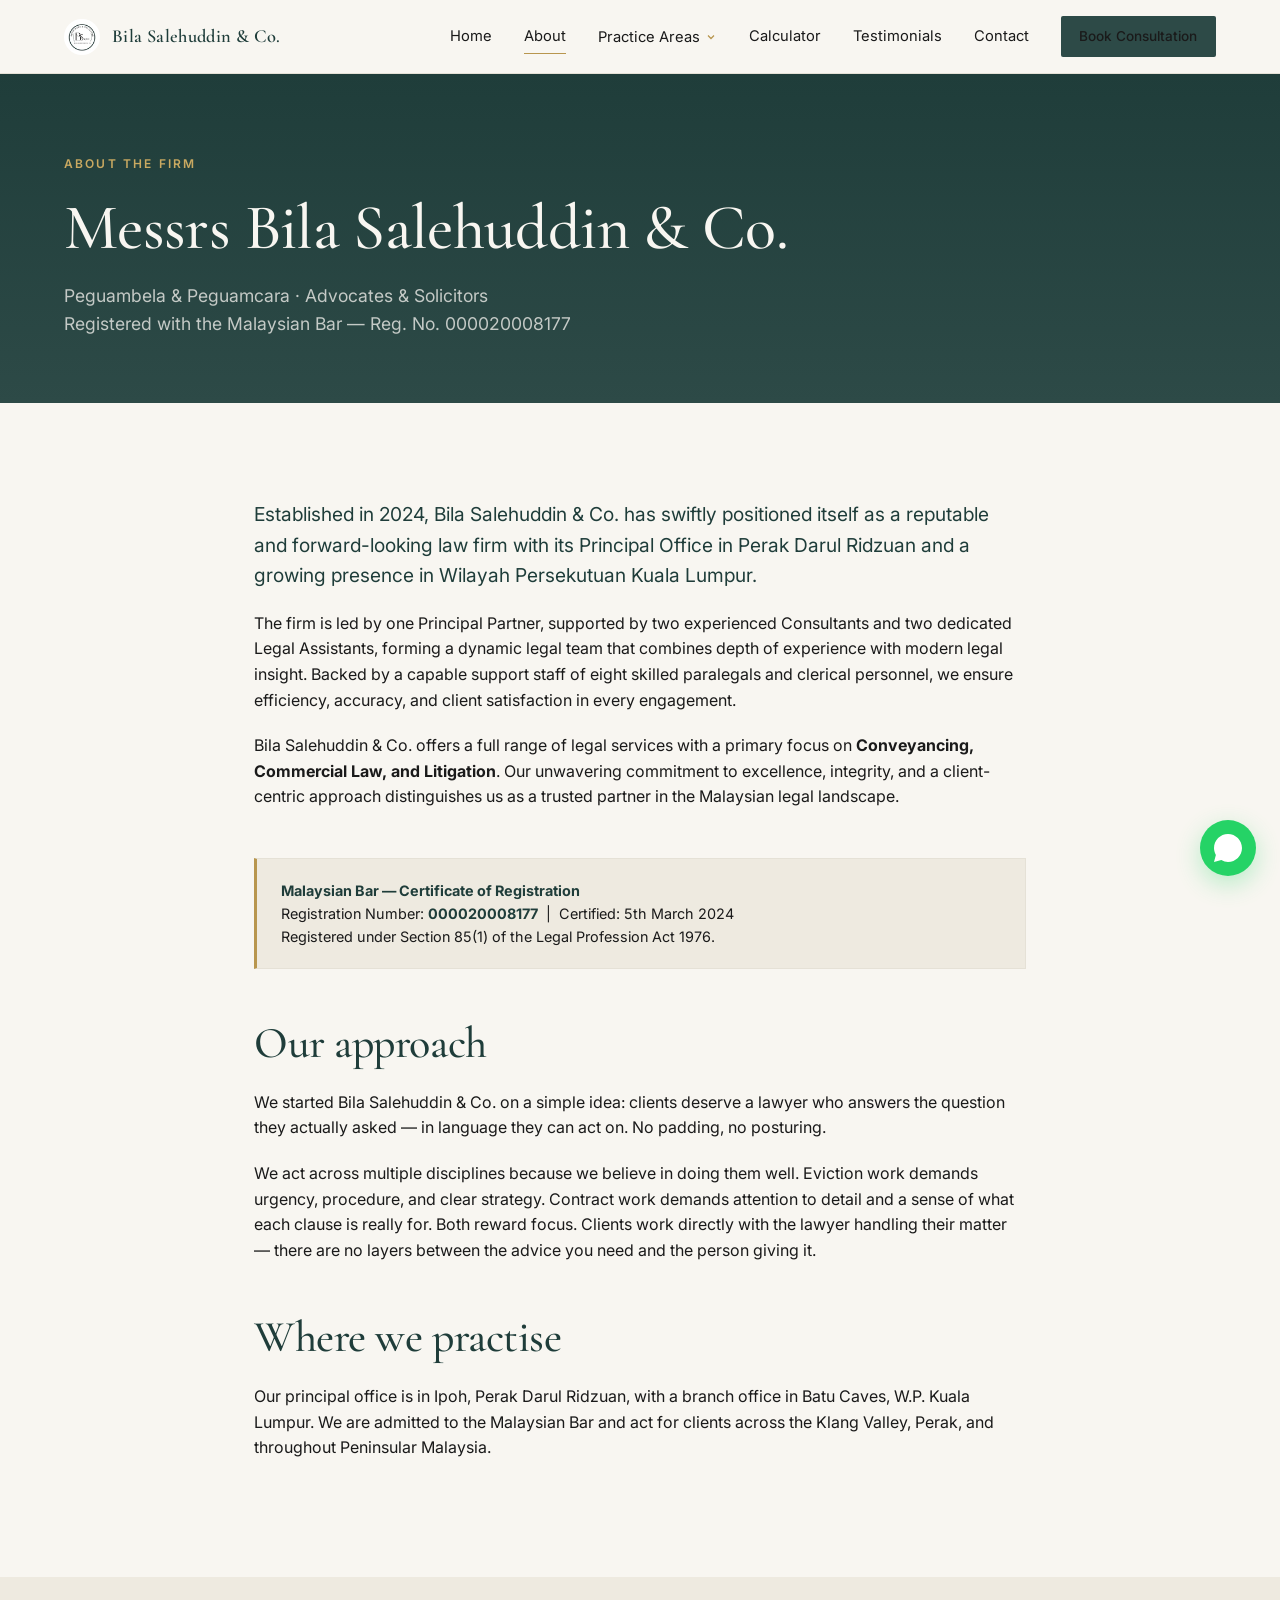
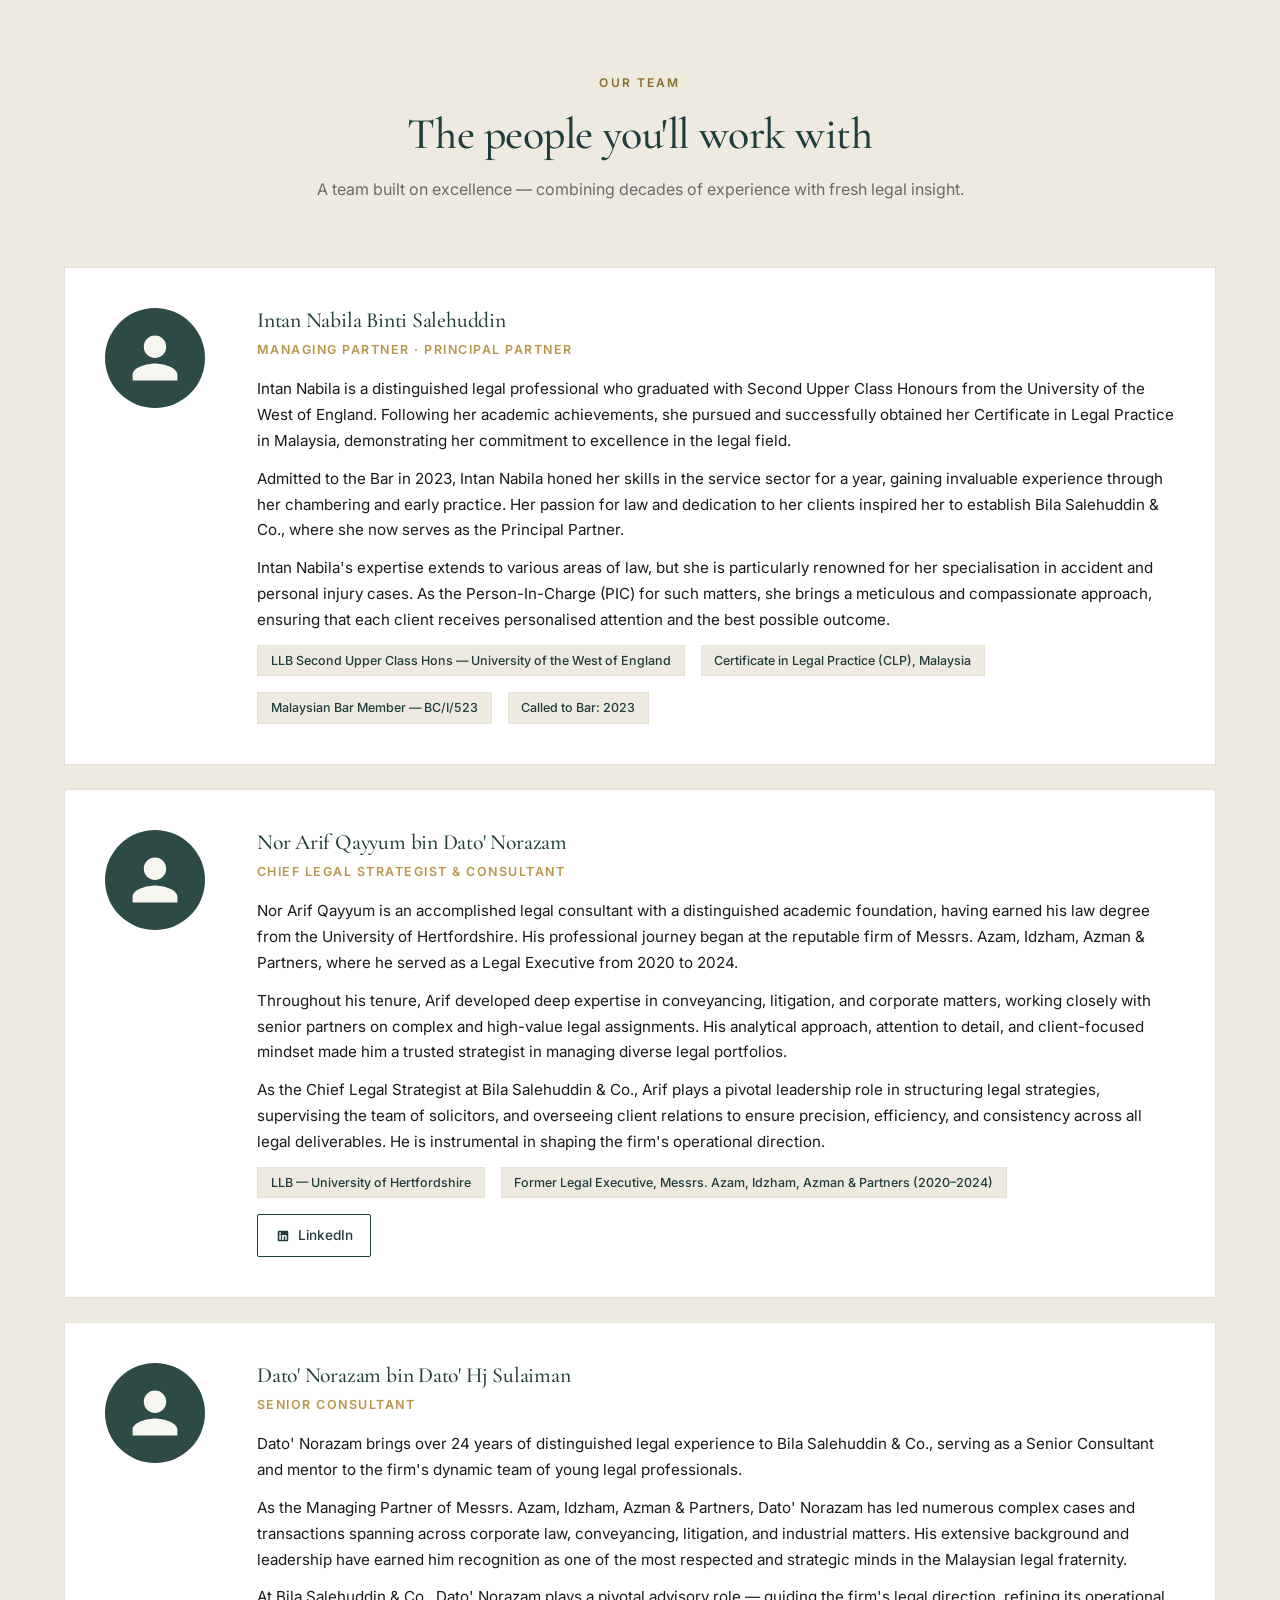
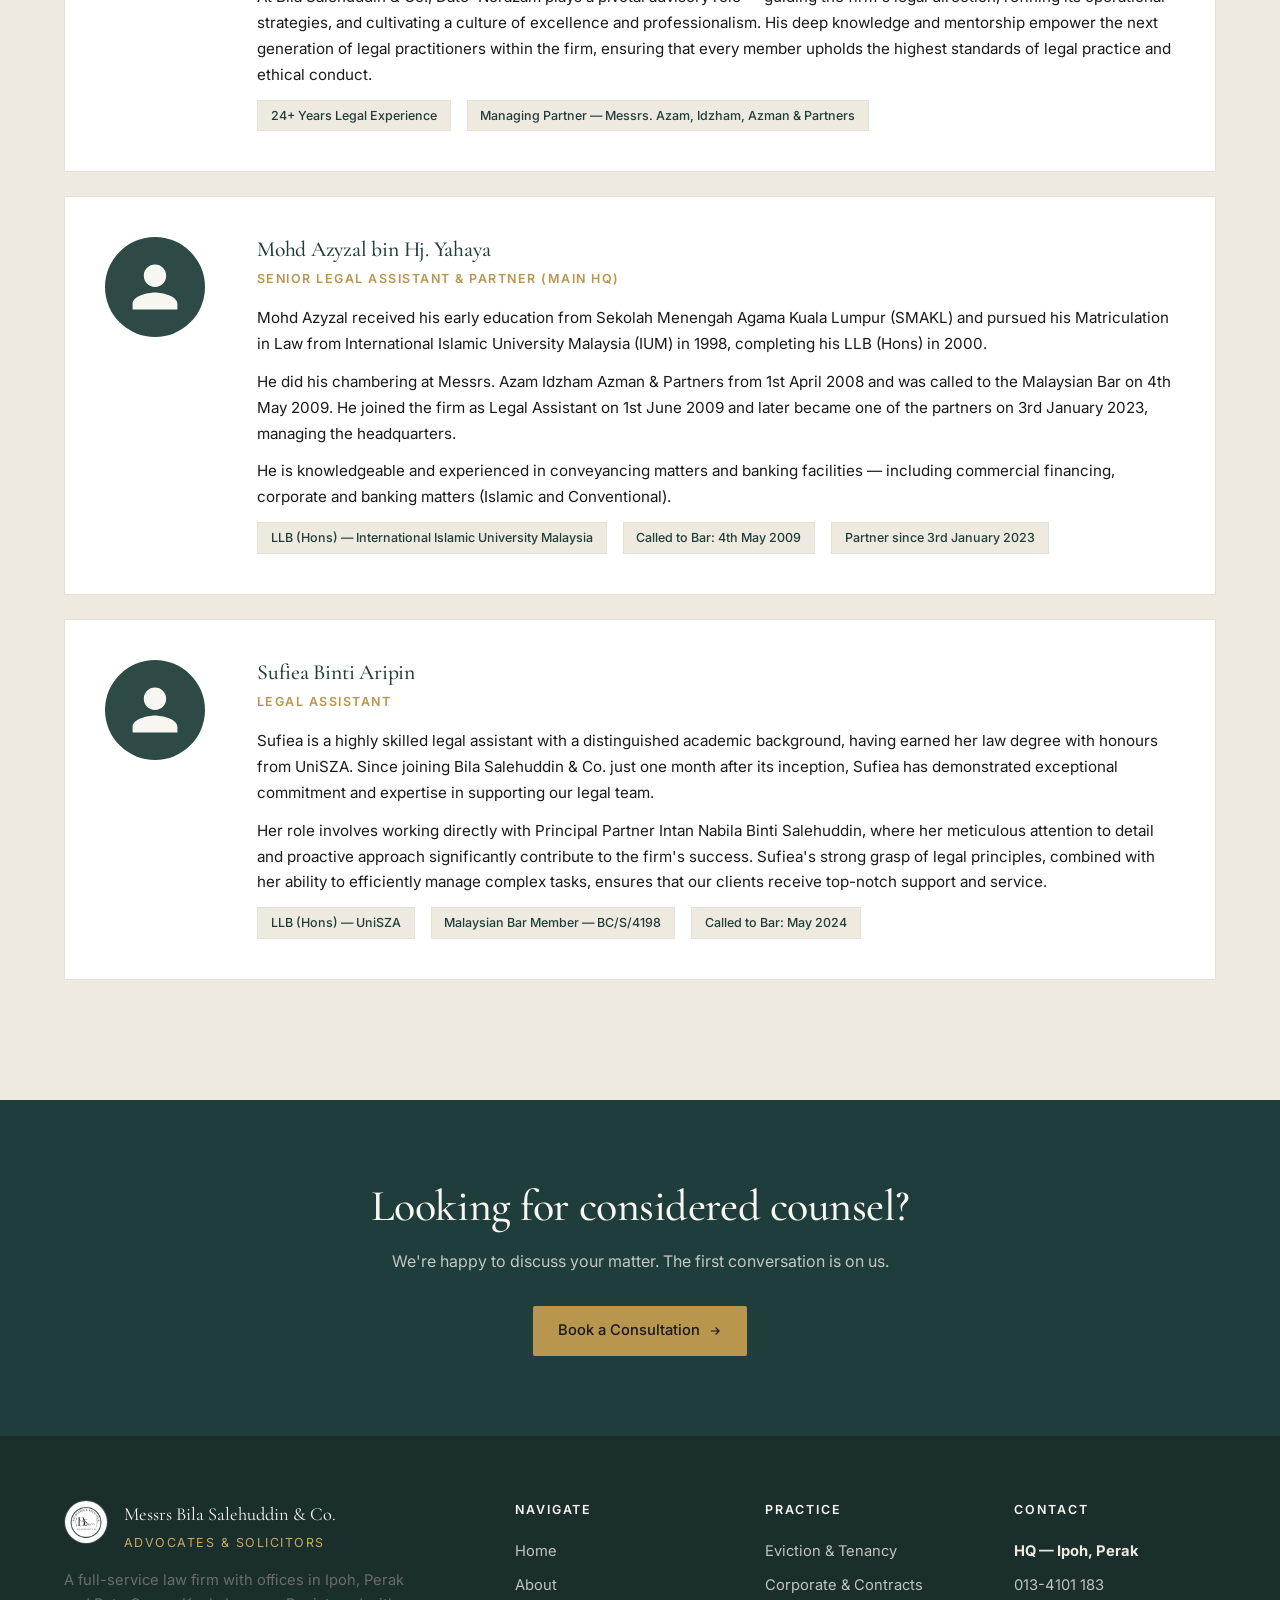
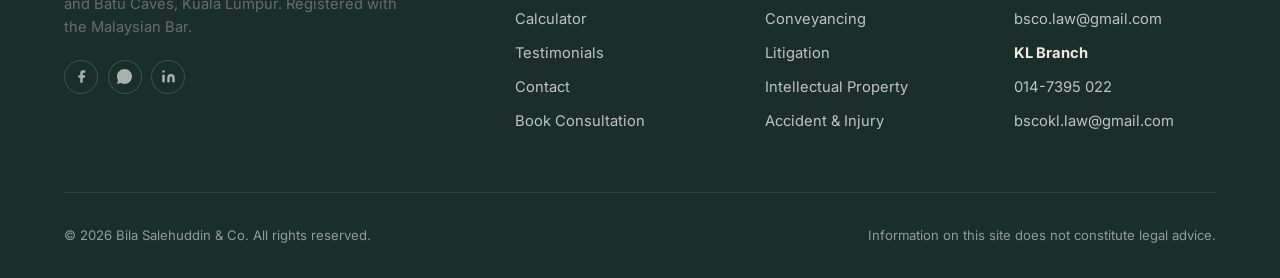
==== about.html @ d268370a "Add files via upload" ====
<!DOCTYPE html>
<html lang="en">
<head>
<meta charset="UTF-8" />
<meta name="viewport" content="width=device-width, initial-scale=1.0" />
<title>About — Messrs Bila Salehuddin &amp; Co.</title>
<meta name="description" content="About Bila Salehuddin & Co. — Advocates & Solicitors. Meet our Managing Partner, Chief Legal Strategist, Senior Consultant, and legal assistants." />
<link rel="icon" type="image/svg+xml" href="assets/logo.svg" />
<link rel="preconnect" href="https://fonts.googleapis.com" />
<link rel="preconnect" href="https://fonts.gstatic.com" crossorigin />
<link href="https://fonts.googleapis.com/css2?family=Cormorant+Garamond:wght@400;500;600&family=Inter:wght@400;500;600&display=swap" rel="stylesheet" />
<link rel="stylesheet" href="assets/styles.css" />
<script>document.documentElement.classList.add('js');</script>
<style>
  .team-full-card {
    background: white;
    border: 1px solid var(--color-border);
    padding: 2.5rem;
    display: grid;
    grid-template-columns: 120px 1fr;
    gap: 2rem;
    align-items: start;
    margin-bottom: 1.5rem;
  }
  @media (max-width: 600px) { .team-full-card { grid-template-columns: 1fr; } }
  .team-full-card .photo-circle {
    width: 100px;
    height: 100px;
    border-radius: 50%;
    background: var(--color-primary);
    display: flex;
    align-items: center;
    justify-content: center;
    overflow: hidden;
  }
  .team-full-card .photo-circle svg { width: 56px; height: 56px; color: var(--color-cream); }
  .team-full-card .role-tag {
    font-size: 0.78rem;
    font-weight: 600;
    letter-spacing: 0.12em;
    text-transform: uppercase;
    color: var(--color-gold);
    margin: 0.4rem 0 1rem;
  }
  .team-full-card h3 { margin: 0; font-size: 1.35rem; }
  .team-full-card p { color: var(--color-text); margin-bottom: 0.75rem; font-size: 0.95rem; line-height: 1.7; }

  .cert-strip {
    display: flex;
    gap: 1rem;
    flex-wrap: wrap;
    margin-top: 0.75rem;
  }
  .cert-pill {
    background: var(--color-cream-dark);
    border: 1px solid var(--color-border);
    padding: 0.3rem 0.8rem;
    font-size: 0.78rem;
    color: var(--color-primary-dark);
    font-weight: 500;
  }

  .bar-cert-box {
    background: var(--color-cream-dark);
    border: 1px solid var(--color-border);
    border-left: 3px solid var(--color-gold);
    padding: 1.25rem 1.5rem;
    margin: 3rem 0 1.5rem;
    font-size: 0.9rem;
  }
  .bar-cert-box strong { color: var(--color-primary-dark); }
</style>
</head>
<body>
<a class="skip-link" href="#main-content">Skip to content</a>

<nav class="nav">
  <div class="nav-inner">
    <a href="index.html" class="nav-logo">
      <img src="assets/logo-circle.jpg" alt="Bila Salehuddin &amp; Co. logo" style="width:36px;height:36px;border-radius:50%;object-fit:cover;" />
      <span class="brand">Bila Salehuddin &amp; Co.</span>
    </a>
    <div class="nav-links">
      <a href="index.html">Home</a>
      <a href="about.html">About</a>
      <div class="nav-dropdown">
        <button class="dropdown-toggle" aria-haspopup="true" aria-expanded="false">
          Practice Areas
          <svg width="12" height="12" viewBox="0 0 24 24" fill="none" stroke="currentColor" stroke-width="2.5"><path d="M6 9l6 6 6-6"/></svg>
        </button>
        <div class="dropdown-menu" role="menu">
          <a href="eviction.html"><span class="dm-dot"></span>Eviction &amp; Tenancy</a>
          <a href="contracts.html"><span class="dm-dot"></span>Corporate &amp; Contracts</a>
          <a href="conveyancing.html"><span class="dm-dot"></span>Conveyancing</a>
          <a href="litigation.html"><span class="dm-dot"></span>Litigation</a>
          <a href="ip.html"><span class="dm-dot"></span>Intellectual Property</a>
          <a href="accident.html"><span class="dm-dot"></span>Accident &amp; Injury</a>
        </div>
      </div>
      <a href="calculator.html">Calculator</a>
      <a href="gallery.html">Testimonials</a>
      <a href="contact.html">Contact</a>
      <a href="book.html" class="btn btn-primary" style="padding:0.55rem 1.1rem; font-size:0.85rem;">Book Consultation</a>
    </div>
    <button class="nav-toggle" aria-label="Menu" aria-expanded="false">
      <span></span><span></span><span></span>
    </button>
  </div>
</nav>

<!-- MOBILE DRAWER -->
<div class="mobile-menu-overlay"></div>
<div class="mobile-drawer" role="dialog" aria-label="Navigation menu">
  <div class="mobile-drawer-header">
    <a href="index.html" class="nav-logo">
      <img src="assets/logo-circle.jpg" alt="Logo" style="width:32px;height:32px;border-radius:50%;object-fit:cover;" />
      <span style="font-family:var(--font-serif);font-size:1rem;color:var(--color-primary-dark);">Bila Salehuddin &amp; Co.</span>
    </a>
    <button class="mobile-drawer-close" aria-label="Close menu">
      <svg width="22" height="22" viewBox="0 0 24 24" fill="none" stroke="currentColor" stroke-width="2"><path d="M18 6L6 18M6 6l12 12"/></svg>
    </button>
  </div>
  <a href="index.html">Home</a>
  <a href="about.html">About</a>
  <span class="mobile-drawer-section-title">Practice Areas</span>
  <a href="eviction.html">Eviction &amp; Tenancy</a>
  <a href="contracts.html">Corporate &amp; Contracts</a>
  <a href="conveyancing.html">Conveyancing</a>
  <a href="litigation.html">Litigation</a>
  <a href="ip.html">Intellectual Property</a>
  <a href="accident.html">Accident &amp; Injury</a>
  <a href="calculator.html" style="margin-top:0.5rem;">Calculator</a>
  <a href="gallery.html" style="margin-top:0.5rem;">Testimonials</a>
  <a href="contact.html" style="margin-top:0.5rem;">Contact</a>
  <a href="book.html" class="btn-mobile-book">Book a Consultation</a>
</div>

<header class="page-header" id="main-content" tabindex="-1">
  <div class="container">
    <span class="eyebrow">About the Firm</span>
    <h1>Messrs Bila Salehuddin &amp; Co.</h1>
    <p>Peguambela &amp; Peguamcara · Advocates &amp; Solicitors<br/>Registered with the Malaysian Bar — Reg. No. 000020008177</p>
  </div>
</header>

<!-- FIRM OVERVIEW -->
<section class="section">
  <div class="container-narrow prose">
    <p class="reveal" style="font-size:1.2rem; color: var(--color-primary-dark); line-height:1.6;">Established in 2024, Bila Salehuddin &amp; Co. has swiftly positioned itself as a reputable and forward-looking law firm with its Principal Office in Perak Darul Ridzuan and a growing presence in Wilayah Persekutuan Kuala Lumpur.</p>

    <p>The firm is led by one Principal Partner, supported by two experienced Consultants and two dedicated Legal Assistants, forming a dynamic legal team that combines depth of experience with modern legal insight. Backed by a capable support staff of eight skilled paralegals and clerical personnel, we ensure efficiency, accuracy, and client satisfaction in every engagement.</p>

    <p>Bila Salehuddin &amp; Co. offers a full range of legal services with a primary focus on <strong>Conveyancing, Commercial Law, and Litigation</strong>. Our unwavering commitment to excellence, integrity, and a client-centric approach distinguishes us as a trusted partner in the Malaysian legal landscape.</p>

    <div class="bar-cert-box">
      <strong>Malaysian Bar — Certificate of Registration</strong><br/>
      Registration Number: <strong>000020008177</strong> &nbsp;|&nbsp; Certified: 5th March 2024<br/>
      Registered under Section 85(1) of the Legal Profession Act 1976.
    </div>

    <h2>Our approach</h2>
    <p>We started Bila Salehuddin &amp; Co. on a simple idea: clients deserve a lawyer who answers the question they actually asked — in language they can act on. No padding, no posturing.</p>

    <p>We act across multiple disciplines because we believe in doing them well. Eviction work demands urgency, procedure, and clear strategy. Contract work demands attention to detail and a sense of what each clause is really for. Both reward focus. Clients work directly with the lawyer handling their matter — there are no layers between the advice you need and the person giving it.</p>

    <h2>Where we practise</h2>
    <p>Our principal office is in Ipoh, Perak Darul Ridzuan, with a branch office in Batu Caves, W.P. Kuala Lumpur. We are admitted to the Malaysian Bar and act for clients across the Klang Valley, Perak, and throughout Peninsular Malaysia.</p>
  </div>
</section>

<!-- FULL TEAM -->
<section class="section" style="background: var(--color-cream-dark);">
  <div class="container">
    <div class="reveal" style="text-align:center; max-width:680px; margin:0 auto 4rem;">
      <span class="eyebrow">Our Team</span>
      <h2>The people you'll work with</h2>
      <p style="margin-top:1rem;">A team built on excellence — combining decades of experience with fresh legal insight.</p>
    </div>

    <!-- Intan Nabila -->
    <div class="team-full-card reveal">
      <div>
        <div class="photo-circle">
          <svg viewBox="0 0 24 24" fill="currentColor"><path d="M12 12c2.7 0 4.8-2.1 4.8-4.8S14.7 2.4 12 2.4 7.2 4.5 7.2 7.2 9.3 12 12 12zm0 2.4c-3.2 0-9.6 1.6-9.6 4.8V21.6h19.2v-2.4c0-3.2-6.4-4.8-9.6-4.8z"/></svg>
        </div>
      </div>
      <div>
        <h3>Intan Nabila Binti Salehuddin</h3>
        <div class="role-tag">Managing Partner · Principal Partner</div>
        <p>Intan Nabila is a distinguished legal professional who graduated with Second Upper Class Honours from the University of the West of England. Following her academic achievements, she pursued and successfully obtained her Certificate in Legal Practice in Malaysia, demonstrating her commitment to excellence in the legal field.</p>
        <p>Admitted to the Bar in 2023, Intan Nabila honed her skills in the service sector for a year, gaining invaluable experience through her chambering and early practice. Her passion for law and dedication to her clients inspired her to establish Bila Salehuddin &amp; Co., where she now serves as the Principal Partner.</p>
        <p>Intan Nabila's expertise extends to various areas of law, but she is particularly renowned for her specialisation in accident and personal injury cases. As the Person-In-Charge (PIC) for such matters, she brings a meticulous and compassionate approach, ensuring that each client receives personalised attention and the best possible outcome.</p>
        <div class="cert-strip">
          <span class="cert-pill">LLB Second Upper Class Hons — University of the West of England</span>
          <span class="cert-pill">Certificate in Legal Practice (CLP), Malaysia</span>
          <span class="cert-pill">Malaysian Bar Member — BC/I/523</span>
          <span class="cert-pill">Called to Bar: 2023</span>
        </div>
      </div>
    </div>

    <!-- Nor Arif -->
    <div class="team-full-card reveal">
      <div>
        <div class="photo-circle">
          <svg viewBox="0 0 24 24" fill="currentColor"><path d="M12 12c2.7 0 4.8-2.1 4.8-4.8S14.7 2.4 12 2.4 7.2 4.5 7.2 7.2 9.3 12 12 12zm0 2.4c-3.2 0-9.6 1.6-9.6 4.8V21.6h19.2v-2.4c0-3.2-6.4-4.8-9.6-4.8z"/></svg>
        </div>
      </div>
      <div>
        <h3>Nor Arif Qayyum bin Dato' Norazam</h3>
        <div class="role-tag">Chief Legal Strategist &amp; Consultant</div>
        <p>Nor Arif Qayyum is an accomplished legal consultant with a distinguished academic foundation, having earned his law degree from the University of Hertfordshire. His professional journey began at the reputable firm of Messrs. Azam, Idzham, Azman &amp; Partners, where he served as a Legal Executive from 2020 to 2024.</p>
        <p>Throughout his tenure, Arif developed deep expertise in conveyancing, litigation, and corporate matters, working closely with senior partners on complex and high-value legal assignments. His analytical approach, attention to detail, and client-focused mindset made him a trusted strategist in managing diverse legal portfolios.</p>
        <p>As the Chief Legal Strategist at Bila Salehuddin &amp; Co., Arif plays a pivotal leadership role in structuring legal strategies, supervising the team of solicitors, and overseeing client relations to ensure precision, efficiency, and consistency across all legal deliverables. He is instrumental in shaping the firm's operational direction.</p>
        <div class="cert-strip">
          <span class="cert-pill">LLB — University of Hertfordshire</span>
          <span class="cert-pill">Former Legal Executive, Messrs. Azam, Idzham, Azman &amp; Partners (2020–2024)</span>
        </div>
        <div style="margin-top:1rem;">
          <a href="https://www.linkedin.com/in/nor-arif-qayyum-28b375123/" target="_blank" rel="noopener" class="btn btn-outline" style="padding:0.6rem 1.1rem; font-size:0.85rem;">
            <svg width="14" height="14" viewBox="0 0 24 24" fill="currentColor"><path d="M19 3a2 2 0 0 1 2 2v14a2 2 0 0 1-2 2H5a2 2 0 0 1-2-2V5a2 2 0 0 1 2-2zM8.339 18.339V9.92H5.66v8.42zM7 8.755c.873 0 1.582-.71 1.582-1.583a1.582 1.582 0 1 0-3.164 0c0 .874.708 1.583 1.582 1.583m11.339 9.584v-4.616c0-2.327-1.257-3.412-2.937-3.412-1.353 0-1.961.745-2.299 1.27v-1.09H10.43c.035.76 0 8.42 0 8.42h2.673v-4.703c0-.24.018-.48.087-.65.187-.48.625-.978 1.357-.978.96 0 1.343.74 1.343 1.825v4.506z"/></svg>
            LinkedIn
          </a>
        </div>
      </div>
    </div>

    <!-- Dato' Norazam -->
    <div class="team-full-card reveal">
      <div>
        <div class="photo-circle">
          <svg viewBox="0 0 24 24" fill="currentColor"><path d="M12 12c2.7 0 4.8-2.1 4.8-4.8S14.7 2.4 12 2.4 7.2 4.5 7.2 7.2 9.3 12 12 12zm0 2.4c-3.2 0-9.6 1.6-9.6 4.8V21.6h19.2v-2.4c0-3.2-6.4-4.8-9.6-4.8z"/></svg>
        </div>
      </div>
      <div>
        <h3>Dato' Norazam bin Dato' Hj Sulaiman</h3>
        <div class="role-tag">Senior Consultant</div>
        <p>Dato' Norazam brings over 24 years of distinguished legal experience to Bila Salehuddin &amp; Co., serving as a Senior Consultant and mentor to the firm's dynamic team of young legal professionals.</p>
        <p>As the Managing Partner of Messrs. Azam, Idzham, Azman &amp; Partners, Dato' Norazam has led numerous complex cases and transactions spanning across corporate law, conveyancing, litigation, and industrial matters. His extensive background and leadership have earned him recognition as one of the most respected and strategic minds in the Malaysian legal fraternity.</p>
        <p>At Bila Salehuddin &amp; Co., Dato' Norazam plays a pivotal advisory role — guiding the firm's legal direction, refining its operational strategies, and cultivating a culture of excellence and professionalism. His deep knowledge and mentorship empower the next generation of legal practitioners within the firm, ensuring that every member upholds the highest standards of legal practice and ethical conduct.</p>
        <div class="cert-strip">
          <span class="cert-pill">24+ Years Legal Experience</span>
          <span class="cert-pill">Managing Partner — Messrs. Azam, Idzham, Azman &amp; Partners</span>
        </div>
      </div>
    </div>

    <!-- Mohd Azyzal -->
    <div class="team-full-card reveal">
      <div>
        <div class="photo-circle">
          <svg viewBox="0 0 24 24" fill="currentColor"><path d="M12 12c2.7 0 4.8-2.1 4.8-4.8S14.7 2.4 12 2.4 7.2 4.5 7.2 7.2 9.3 12 12 12zm0 2.4c-3.2 0-9.6 1.6-9.6 4.8V21.6h19.2v-2.4c0-3.2-6.4-4.8-9.6-4.8z"/></svg>
        </div>
      </div>
      <div>
        <h3>Mohd Azyzal bin Hj. Yahaya</h3>
        <div class="role-tag">Senior Legal Assistant &amp; Partner (Main HQ)</div>
        <p>Mohd Azyzal received his early education from Sekolah Menengah Agama Kuala Lumpur (SMAKL) and pursued his Matriculation in Law from International Islamic University Malaysia (IUM) in 1998, completing his LLB (Hons) in 2000.</p>
        <p>He did his chambering at Messrs. Azam Idzham Azman &amp; Partners from 1st April 2008 and was called to the Malaysian Bar on 4th May 2009. He joined the firm as Legal Assistant on 1st June 2009 and later became one of the partners on 3rd January 2023, managing the headquarters.</p>
        <p>He is knowledgeable and experienced in conveyancing matters and banking facilities — including commercial financing, corporate and banking matters (Islamic and Conventional).</p>
        <div class="cert-strip">
          <span class="cert-pill">LLB (Hons) — International Islamic University Malaysia</span>
          <span class="cert-pill">Called to Bar: 4th May 2009</span>
          <span class="cert-pill">Partner since 3rd January 2023</span>
        </div>
      </div>
    </div>

    <!-- Sufiea -->
    <div class="team-full-card reveal">
      <div>
        <div class="photo-circle">
          <svg viewBox="0 0 24 24" fill="currentColor"><path d="M12 12c2.7 0 4.8-2.1 4.8-4.8S14.7 2.4 12 2.4 7.2 4.5 7.2 7.2 9.3 12 12 12zm0 2.4c-3.2 0-9.6 1.6-9.6 4.8V21.6h19.2v-2.4c0-3.2-6.4-4.8-9.6-4.8z"/></svg>
        </div>
      </div>
      <div>
        <h3>Sufiea Binti Aripin</h3>
        <div class="role-tag">Legal Assistant</div>
        <p>Sufiea is a highly skilled legal assistant with a distinguished academic background, having earned her law degree with honours from UniSZA. Since joining Bila Salehuddin &amp; Co. just one month after its inception, Sufiea has demonstrated exceptional commitment and expertise in supporting our legal team.</p>
        <p>Her role involves working directly with Principal Partner Intan Nabila Binti Salehuddin, where her meticulous attention to detail and proactive approach significantly contribute to the firm's success. Sufiea's strong grasp of legal principles, combined with her ability to efficiently manage complex tasks, ensures that our clients receive top-notch support and service.</p>
        <div class="cert-strip">
          <span class="cert-pill">LLB (Hons) — UniSZA</span>
          <span class="cert-pill">Malaysian Bar Member — BC/S/4198</span>
          <span class="cert-pill">Called to Bar: May 2024</span>
        </div>
      </div>
    </div>

  </div>
</section>

<section class="cta-band">
  <div class="container">
    <h2>Looking for considered counsel?</h2>
    <p>We're happy to discuss your matter. The first conversation is on us.</p>
    <a href="book.html" class="btn btn-gold">Book a Consultation
      <svg width="14" height="14" viewBox="0 0 24 24" fill="none" stroke="currentColor" stroke-width="2"><path d="M5 12h14M13 6l6 6-6 6"/></svg>
    </a>
  </div>
</section>

<footer class="footer">
  <div class="container">
    <div class="footer-grid">
      <div>
        <div class="footer-brand">
          <img src="assets/logo-circle.jpg" alt="Bila Salehuddin &amp; Co. logo" style="width:44px;height:44px;border-radius:50%;object-fit:cover;border:1px solid rgba(255,255,255,0.15);" />
          <div>
            <div style="font-family: var(--font-serif); font-size:1.15rem; color: var(--color-cream); margin-bottom:0.25rem;">Messrs Bila Salehuddin &amp; Co.</div>
            <div style="font-size:0.78rem; letter-spacing:0.12em; text-transform:uppercase; color: var(--color-gold-light);">Advocates &amp; Solicitors</div>
          </div>
        </div>
        <p style="max-width:340px; margin-top:1rem;">A full-service law firm with offices in Ipoh, Perak and Batu Caves, Kuala Lumpur. Registered with the Malaysian Bar.</p>        <div class="footer-social">
          <a href="https://www.facebook.com/p/Bila-Salehuddin-Co-Kuala-Lumpur-61574542870846/" target="_blank" rel="noopener" aria-label="Facebook">
            <svg viewBox="0 0 24 24"><path d="M18 2h-3a5 5 0 0 0-5 5v3H7v4h3v8h4v-8h3l1-4h-4V7a1 1 0 0 1 1-1h3z"/></svg>
          </a>
          <a href="https://wa.me/60134101183" target="_blank" rel="noopener" aria-label="WhatsApp">
            <svg viewBox="0 0 24 24"><path d="M17.5 14.4c-.3-.1-1.7-.8-2-.9-.3-.1-.5-.1-.7.1-.2.3-.8.9-.9 1.1-.2.2-.3.2-.6.1-.3-.1-1.2-.4-2.3-1.4-.9-.8-1.4-1.7-1.6-2-.2-.3 0-.4.1-.6.1-.1.3-.3.4-.5.1-.2.2-.3.3-.5.1-.2 0-.4 0-.5 0-.1-.7-1.6-.9-2.2-.2-.6-.5-.5-.7-.5h-.6c-.2 0-.5.1-.7.3-.3.3-1 1-1 2.4 0 1.4 1 2.8 1.2 3 .1.2 2 3 4.8 4.2.7.3 1.2.5 1.6.6.7.2 1.3.2 1.8.1.5-.1 1.7-.7 1.9-1.4.2-.7.2-1.2.2-1.4-.1-.1-.3-.2-.6-.3M12 0C5.4 0 0 5.4 0 12c0 2.1.6 4.1 1.6 5.9L0 24l6.3-1.7c1.7.9 3.7 1.5 5.7 1.5 6.6 0 12-5.4 12-12S18.6 0 12 0"/></svg>
          </a>
          <a href="https://www.linkedin.com/company/bila-salehuddin-co/" target="_blank" rel="noopener" aria-label="LinkedIn">
            <svg viewBox="0 0 24 24"><path d="M16 8a6 6 0 0 1 6 6v7h-4v-7a2 2 0 0 0-2-2 2 2 0 0 0-2 2v7h-4v-7a6 6 0 0 1 6-6zM2 9h4v12H2z"/><circle cx="4" cy="4" r="2"/></svg>
          </a>
        </div>
      </div>
      <div>
        <h5>Navigate</h5>
        <ul>
          <li><a href="index.html">Home</a></li>
          <li><a href="about.html">About</a></li>
          <li><a href="calculator.html">Calculator</a></li>
          <li><a href="gallery.html">Testimonials</a></li>
          <li><a href="contact.html">Contact</a></li>
          <li><a href="book.html">Book Consultation</a></li>
        </ul>
      </div>
      <div>
        <h5>Practice</h5>
        <ul>
          <li><a href="eviction.html">Eviction &amp; Tenancy</a></li>
          <li><a href="contracts.html">Corporate &amp; Contracts</a></li>
          <li><a href="conveyancing.html">Conveyancing</a></li>
          <li><a href="litigation.html">Litigation</a></li>
          <li><a href="ip.html">Intellectual Property</a></li>
          <li><a href="accident.html">Accident &amp; Injury</a></li>
        </ul>
      </div>
      <div>
        <h5>Contact</h5>
        <ul>
          <li><strong style="color:var(--color-cream-dark);">HQ — Ipoh, Perak</strong></li>
          <li><a href="tel:+60134101183">013-4101 183</a></li>
          <li><a href="mailto:bsco.law@gmail.com">bsco.law@gmail.com</a></li>
          <li style="margin-top:0.5rem;"><strong style="color:var(--color-cream-dark);">KL Branch</strong></li>
          <li><a href="tel:+60147395022">014-7395 022</a></li>
          <li><a href="mailto:bscokl.law@gmail.com">bscokl.law@gmail.com</a></li>
        </ul>
      </div>
    </div>
    <div class="footer-bottom">
      <div>&copy; <span id="year"></span> Bila Salehuddin &amp; Co. All rights reserved.</div>
      <div>Information on this site does not constitute legal advice.</div>
    </div>
  </div>
</footer>

<a href="https://wa.me/60134101183" target="_blank" rel="noopener" class="whatsapp-fab" aria-label="Chat on WhatsApp">
  <svg viewBox="0 0 24 24"><path d="M17.5 14.4c-.3-.1-1.7-.8-2-.9-.3-.1-.5-.1-.7.1-.2.3-.8.9-.9 1.1-.2.2-.3.2-.6.1-.3-.1-1.2-.4-2.3-1.4-.9-.8-1.4-1.7-1.6-2-.2-.3 0-.4.1-.6.1-.1.3-.3.4-.5.1-.2.2-.3.3-.5.1-.2 0-.4 0-.5 0-.1-.7-1.6-.9-2.2-.2-.6-.5-.5-.7-.5h-.6c-.2 0-.5.1-.7.3-.3.3-1 1-1 2.4 0 1.4 1 2.8 1.2 3 .1.2 2 3 4.8 4.2.7.3 1.2.5 1.6.6.7.2 1.3.2 1.8.1.5-.1 1.7-.7 1.9-1.4.2-.7.2-1.2.2-1.4-.1-.1-.3-.2-.6-.3M12 0C5.4 0 0 5.4 0 12c0 2.1.6 4.1 1.6 5.9L0 24l6.3-1.7C8.1 23.4 10 24 12 24c6.6 0 12-5.4 12-12S18.6 0 12 0z"/></svg>
</a>

<button class="back-to-top" aria-label="Back to top">
  <svg width="20" height="20" viewBox="0 0 24 24" fill="none" stroke="currentColor" stroke-width="2.5"><path d="M18 15l-6-6-6 6"/></svg>
</button>

<script src="assets/main.js"></script>
</body>
</html>
---- assets/styles.css ----
:root {
  --color-primary: #2D4A47;
  --color-primary-dark: #1F3D3A;
  --color-primary-light: #4A6B68;
  --color-cream: #F8F6F1;
  --color-cream-dark: #EEEAE0;
  --color-gold: #B8964E;
  --color-gold-light: #C9A961;
  --color-gold-deep: #8A6E2F;
  --color-text: #1A1A1A;
  --color-text-muted: #6B6B6B;
  --color-border: #E5E1D6;
  --color-focus: #8A6E2F;

  --font-serif: 'Cormorant Garamond', 'Playfair Display', Georgia, serif;
  --font-sans: 'Inter', system-ui, -apple-system, sans-serif;
}

* { box-sizing: border-box; margin: 0; padding: 0; }
html { scroll-behavior: smooth; }
body {
  font-family: var(--font-sans);
  color: var(--color-text);
  background: var(--color-cream);
  line-height: 1.6;
  -webkit-font-smoothing: antialiased;
}

h1, h2, h3, h4 {
  font-family: var(--font-serif);
  font-weight: 500;
  line-height: 1.2;
  letter-spacing: -0.01em;
  color: var(--color-primary-dark);
}
h1 { font-size: clamp(2.5rem, 5vw, 4rem); }
h2 { font-size: clamp(2rem, 3.5vw, 2.75rem); }
h3 { font-size: 1.5rem; }
p { color: var(--color-text-muted); }

a { color: inherit; text-decoration: none; }
img { max-width: 100%; display: block; }

.container { max-width: 1200px; margin: 0 auto; padding: 0 1.5rem; }
.container-narrow { max-width: 820px; margin: 0 auto; padding: 0 1.5rem; }

/* Nav */
.nav {
  position: sticky; top: 0; z-index: 50;
  background: rgba(248, 246, 241, 0.92);
  backdrop-filter: saturate(180%) blur(12px);
  border-bottom: 1px solid var(--color-border);
}
.nav-inner {
  display: flex; align-items: center; justify-content: space-between;
  padding: 1rem 1.5rem; max-width: 1200px; margin: 0 auto;
}
.nav-logo { display: flex; align-items: center; gap: 0.75rem; }
.nav-logo img { width: 44px; height: 44px; }
.nav-logo .brand {
  font-family: var(--font-serif);
  font-size: 1.15rem; font-weight: 600;
  color: var(--color-primary-dark);
  letter-spacing: 0.02em;
}
.nav-links { display: flex; align-items: center; gap: 2rem; }
.nav-links a {
  font-size: 0.92rem; color: var(--color-text);
  position: relative; transition: color .2s;
}
.nav-links a:hover { color: var(--color-primary); }
.nav-links a:not(.btn).active::after {
  content: ''; position: absolute; left: 0; right: 0; bottom: -6px;
  height: 1.5px; background: var(--color-gold);
}
.nav-toggle { display: none; background: none; border: none; cursor: pointer; padding: 0.5rem; }
.nav-toggle span {
  display: block; width: 22px; height: 1.5px; background: var(--color-primary-dark);
  margin: 5px 0; transition: 0.3s;
}

/* Buttons */
.btn {
  display: inline-flex; align-items: center; gap: 0.5rem;
  padding: 0.75rem 1.5rem; border-radius: 2px;
  font-size: 0.92rem; font-weight: 500;
  transition: background 0.25s ease, color 0.25s ease, transform 0.15s ease, box-shadow 0.25s ease;
  cursor: pointer;
  border: 1px solid transparent;
}
.btn svg { transition: transform 0.25s ease; }
.btn:hover svg { transform: translateX(2px); }
.btn:active { transform: translateY(0) scale(0.985); }
.btn-primary {
  background: var(--color-primary); color: var(--color-cream);
}
.btn-primary:hover { background: var(--color-primary-dark); transform: translateY(-1px); box-shadow: 0 8px 20px rgba(31,61,58,0.18); }
.btn-outline {
  background: transparent; color: var(--color-primary-dark);
  border-color: var(--color-primary-dark);
}
.btn-outline:hover { background: var(--color-primary-dark); color: var(--color-cream); transform: translateY(-1px); }
.btn-gold {
  background: var(--color-gold); color: #1A1A1A;
}
.btn-gold:hover { background: var(--color-gold-light); transform: translateY(-1px); box-shadow: 0 8px 20px rgba(184,150,78,0.28); }

/* Sections */
.section { padding: 6rem 0; }
.section-sm { padding: 4rem 0; }
.section-dark { background: var(--color-primary-dark); color: var(--color-cream); }
.section-dark h1, .section-dark h2, .section-dark h3 { color: var(--color-cream); }
.section-dark p { color: rgba(248, 246, 241, 0.75); }

.eyebrow {
  font-family: var(--font-sans);
  text-transform: uppercase;
  letter-spacing: 0.18em;
  font-size: 0.75rem;
  font-weight: 600;
  color: var(--color-gold-deep);
  margin-bottom: 1rem;
  display: block;
}

/* Hero */
.hero {
  padding: 7rem 0 6rem;
  background: linear-gradient(180deg, var(--color-cream) 0%, var(--color-cream-dark) 100%);
  position: relative;
  overflow: hidden;
}
.hero h1 { max-width: 900px; margin-bottom: 1.5rem; }
.hero p.lead {
  font-size: 1.2rem; max-width: 620px;
  color: var(--color-text-muted); margin-bottom: 2.5rem;
}
.hero-actions { display: flex; gap: 1rem; flex-wrap: wrap; }
.hero-ornament {
  position: absolute; right: -100px; top: -100px;
  width: 400px; height: 400px;
  border: 1px solid rgba(45,74,71,0.08);
  border-radius: 50%;
  pointer-events: none;
}
.hero-ornament::before {
  content: ''; position: absolute; inset: 40px;
  border: 1px solid rgba(45,74,71,0.06);
  border-radius: 50%;
}

/* Grid layouts */
.grid-2 { display: grid; grid-template-columns: repeat(2, 1fr); gap: 2rem; }
.grid-3 { display: grid; grid-template-columns: repeat(3, 1fr); gap: 2rem; }
.grid-4 { display: grid; grid-template-columns: repeat(4, 1fr); gap: 1.5rem; }

/* Practice card */
.practice-card {
  background: white;
  padding: 2.5rem;
  border: 1px solid var(--color-border);
  transition: all 0.3s ease;
  position: relative;
  overflow: hidden;
}
.practice-card::before {
  content: ''; position: absolute; left: 0; top: 0; bottom: 0;
  width: 3px; background: var(--color-gold);
  transform: scaleY(0); transform-origin: top;
  transition: transform 0.3s ease;
}
.practice-card:hover { transform: translateY(-4px); box-shadow: 0 20px 40px rgba(45,74,71,0.08); }
.practice-card:hover::before { transform: scaleY(1); }
.practice-card .icon {
  width: 48px; height: 48px; margin-bottom: 1.5rem;
  color: var(--color-primary);
}
.practice-card h3 { margin-bottom: 1rem; }
.practice-card .arrow {
  display: inline-flex; align-items: center; gap: 0.5rem;
  margin-top: 1.5rem; color: var(--color-primary);
  font-weight: 500; font-size: 0.92rem;
}

/* Why us */
.feature-item { display: flex; gap: 1.25rem; align-items: flex-start; }
.feature-item .num {
  font-family: var(--font-serif);
  font-size: 2rem; color: var(--color-gold);
  font-weight: 500; line-height: 1; flex-shrink: 0;
}
.feature-item h4 {
  font-family: var(--font-serif);
  font-size: 1.25rem; margin-bottom: 0.5rem;
  color: var(--color-primary-dark);
}

/* Team card */
.team-card {
  background: white;
  border: 1px solid var(--color-border);
  overflow: hidden;
}
.team-card .photo {
  aspect-ratio: 4/5;
  background: var(--color-primary);
  position: relative;
  display: flex; align-items: center; justify-content: center;
}
.team-card .photo svg {
  width: 60%; height: 60%; opacity: 0.15;
}
.team-card .info { padding: 1.75rem; }
.team-card h3 { margin-bottom: 0.25rem; }
.team-card .title {
  font-size: 0.85rem; color: var(--color-gold-deep);
  text-transform: uppercase; letter-spacing: 0.12em;
  margin-bottom: 1rem;
}

/* CTA band */
.cta-band {
  background: var(--color-primary-dark);
  color: var(--color-cream);
  padding: 5rem 0;
  text-align: center;
}
.cta-band h2 { color: var(--color-cream); margin-bottom: 1rem; }
.cta-band p { color: rgba(248,246,241,0.75); max-width: 540px; margin: 0 auto 2rem; }

/* Footer social icons */
.footer-social {
  display: flex;
  gap: 0.6rem;
  margin-top: 1.25rem;
}
.footer-social a {
  width: 34px;
  height: 34px;
  border-radius: 50%;
  border: 1px solid rgba(248,246,241,0.18);
  display: flex;
  align-items: center;
  justify-content: center;
  color: rgba(248,246,241,0.65);
  transition: border-color 0.2s, color 0.2s, background 0.2s;
  flex-shrink: 0;
}
.footer-social a:hover {
  border-color: var(--color-gold-light);
  color: var(--color-gold-light);
  background: rgba(201,169,97,0.1);
}
.footer-social svg { width: 15px; height: 15px; fill: currentColor; display: block; }

/* Footer */
.footer {
  background: #1A2E2C;
  color: rgba(248,246,241,0.75);
  padding: 4rem 0 2rem;
  font-size: 0.92rem;
}
.footer-grid {
  display: grid;
  grid-template-columns: 2fr 1fr 1fr 1fr;
  gap: 3rem;
  margin-bottom: 3rem;
}
.footer h5 {
  color: var(--color-cream);
  font-family: var(--font-sans);
  font-size: 0.78rem;
  text-transform: uppercase;
  letter-spacing: 0.15em;
  margin-bottom: 1.25rem;
  font-weight: 600;
}
.footer ul { list-style: none; }
.footer li { margin-bottom: 0.65rem; }
.footer a:hover { color: var(--color-gold-light); }
.footer-brand { display: flex; gap: 1rem; align-items: flex-start; margin-bottom: 1rem; }
.footer-brand img { width: 56px; height: 56px; flex-shrink: 0; }
.footer-bottom {
  border-top: 1px solid rgba(248,246,241,0.1);
  padding-top: 2rem;
  display: flex; justify-content: space-between;
  flex-wrap: wrap; gap: 1rem;
  font-size: 0.82rem;
  color: rgba(248,246,241,0.55);
}

/* Page header */
.page-header {
  padding: 5rem 0 4rem;
  background: linear-gradient(180deg, var(--color-primary-dark) 0%, var(--color-primary) 100%);
  color: var(--color-cream);
  position: relative;
  overflow: hidden;
}
.page-header h1 { color: var(--color-cream); }
.page-header p { color: rgba(248,246,241,0.75); max-width: 640px; margin-top: 1rem; font-size: 1.1rem; }
.page-header .eyebrow { color: var(--color-gold-light); }

/* Content prose */
.prose h2 { margin: 3rem 0 1.25rem; }
.prose h3 { margin: 2rem 0 1rem; color: var(--color-primary-dark); }
.prose p { margin-bottom: 1.25rem; color: var(--color-text); }
.prose ul { margin: 1rem 0 1.5rem 1.5rem; }
.prose li { margin-bottom: 0.5rem; color: var(--color-text); }

/* Service list */
.service-list {
  list-style: none;
  display: grid;
  grid-template-columns: repeat(2, 1fr);
  gap: 1rem 2rem;
  margin: 1.5rem 0;
}
.service-list li {
  padding-left: 1.5rem;
  position: relative;
  color: var(--color-text);
}
.service-list li::before {
  content: ''; position: absolute; left: 0; top: 0.6em;
  width: 8px; height: 1px; background: var(--color-gold);
}

/* FAQ */
.faq-item {
  border-bottom: 1px solid var(--color-border);
  padding: 1.5rem 0;
}
.faq-item summary {
  font-family: var(--font-serif);
  font-size: 1.2rem;
  font-weight: 500;
  color: var(--color-primary-dark);
  cursor: pointer;
  list-style: none;
  display: flex; justify-content: space-between; align-items: center;
  padding-right: 1rem;
}
.faq-item summary::-webkit-details-marker { display: none; }
.faq-item summary::after {
  content: '+';
  font-size: 1.5rem;
  color: var(--color-gold);
  transition: transform 0.3s;
}
.faq-item[open] summary::after { transform: rotate(45deg); }
.faq-item p { padding-top: 1rem; color: var(--color-text-muted); }

/* Form */
.form-group { margin-bottom: 1.5rem; }
.form-group label {
  display: block;
  font-size: 0.85rem;
  font-weight: 500;
  margin-bottom: 0.5rem;
  color: var(--color-primary-dark);
  letter-spacing: 0.02em;
}
.form-group input,
.form-group select,
.form-group textarea {
  width: 100%;
  padding: 0.85rem 1rem;
  font-family: var(--font-sans);
  font-size: 0.95rem;
  background: white;
  border: 1px solid var(--color-border);
  border-radius: 2px;
  color: var(--color-text);
  transition: border-color 0.2s, box-shadow 0.2s;
}
.form-group input::placeholder,
.form-group textarea::placeholder { color: #9a968c; }
.form-group input:hover,
.form-group select:hover,
.form-group textarea:hover { border-color: var(--color-primary-light); }
.form-group input:focus,
.form-group select:focus,
.form-group textarea:focus {
  outline: none;
  border-color: var(--color-primary);
  box-shadow: 0 0 0 3px rgba(45,74,71,0.14);
}
.form-group input:user-invalid,
.form-group select:user-invalid,
.form-group textarea:user-invalid {
  border-color: #b3261e;
}
.form-group input:user-invalid:focus,
.form-group select:user-invalid:focus,
.form-group textarea:user-invalid:focus {
  box-shadow: 0 0 0 3px rgba(179,38,30,0.15);
}
.form-group select {
  appearance: none;
  -webkit-appearance: none;
  background-image: url("data:image/svg+xml,%3Csvg xmlns='http://www.w3.org/2000/svg' width='12' height='12' viewBox='0 0 24 24' fill='none' stroke='%238A6E2F' stroke-width='2.5'%3E%3Cpath d='M6 9l6 6 6-6'/%3E%3C/svg%3E");
  background-repeat: no-repeat;
  background-position: right 1rem center;
  padding-right: 2.5rem;
}
.form-group textarea { min-height: 140px; resize: vertical; }

/* Two-column layout */
.split {
  display: grid;
  grid-template-columns: 1fr 1fr;
  gap: 4rem;
  align-items: center;
}
.split-narrow { grid-template-columns: 1.2fr 1fr; }

/* WhatsApp floating button */
.whatsapp-fab {
  position: fixed;
  bottom: 1.5rem;
  right: 1.5rem;
  width: 56px;
  height: 56px;
  background: #25D366;
  border-radius: 50%;
  display: flex; align-items: center; justify-content: center;
  box-shadow: 0 8px 24px rgba(37, 211, 102, 0.3);
  z-index: 40;
  transition: transform 0.2s;
}
.whatsapp-fab:hover { transform: scale(1.08); }
.whatsapp-fab svg { width: 28px; height: 28px; fill: white; }

/* Disclaimer banner */
.disclaimer-banner {
  background: var(--color-cream-dark);
  padding: 1rem 0;
  font-size: 0.82rem;
  color: var(--color-text-muted);
  text-align: center;
  border-bottom: 1px solid var(--color-border);
}

/* ─────────────────────────────────────────────
   DROPDOWN NAV
   ───────────────────────────────────────────── */
.nav-dropdown {
  position: relative;
}
.nav-dropdown > .dropdown-toggle {
  display: flex;
  align-items: center;
  gap: 0.3rem;
  cursor: pointer;
  font-size: 0.92rem;
  color: var(--color-text);
  transition: color .2s;
  background: none;
  border: none;
  padding: 0;
  font-family: var(--font-sans);
  font-weight: 400;
}
.nav-dropdown > .dropdown-toggle:hover { color: var(--color-primary); }
.nav-dropdown > .dropdown-toggle svg {
  transition: transform 0.25s ease;
  color: var(--color-gold);
}
.nav-dropdown.open > .dropdown-toggle svg { transform: rotate(180deg); }

.dropdown-menu {
  display: none;
  position: absolute;
  top: calc(100% + 12px);
  left: 50%;
  transform: translateX(-50%);
  min-width: 220px;
  background: white;
  border: 1px solid var(--color-border);
  box-shadow: 0 16px 40px rgba(31,61,58,0.1);
  z-index: 100;
  padding: 0.5rem 0;
  animation: dropFade 0.18s ease;
}
.nav-dropdown.open .dropdown-menu { display: block; }
@keyframes dropFade {
  from { opacity: 0; transform: translateX(-50%) translateY(-6px); }
  to   { opacity: 1; transform: translateX(-50%) translateY(0); }
}
.dropdown-menu a {
  display: flex;
  align-items: center;
  gap: 0.6rem;
  padding: 0.65rem 1.25rem;
  font-size: 0.88rem;
  color: var(--color-text);
  transition: background 0.15s, color 0.15s;
}
.dropdown-menu a:hover {
  background: var(--color-cream-dark);
  color: var(--color-primary);
}
.dropdown-menu a .dm-dot {
  width: 5px; height: 5px;
  border-radius: 50%;
  background: var(--color-gold);
  flex-shrink: 0;
}

/* ─────────────────────────────────────────────
   SCROLL ANIMATIONS
   ───────────────────────────────────────────── */
html.js .reveal {
  opacity: 0;
  transform: translateY(28px);
  transition: opacity 0.65s ease, transform 0.65s ease;
  will-change: opacity, transform;
}
html.js .reveal.visible {
  opacity: 1;
  transform: translateY(0);
}
.reveal-delay-1 { transition-delay: 0.1s; }
.reveal-delay-2 { transition-delay: 0.2s; }
.reveal-delay-3 { transition-delay: 0.3s; }
.reveal-delay-4 { transition-delay: 0.4s; }
.reveal-delay-5 { transition-delay: 0.5s; }

/* ─────────────────────────────────────────────
   STATS / CREDIBILITY BAR
   ───────────────────────────────────────────── */
.stats-bar {
  background: white;
  border-bottom: 1px solid var(--color-border);
  padding: 2rem 0;
}
.stats-bar-inner {
  display: flex;
  justify-content: center;
  align-items: center;
  gap: 0;
  flex-wrap: wrap;
}
.stat-item {
  flex: 1;
  min-width: 150px;
  text-align: center;
  padding: 0.75rem 1.5rem;
  position: relative;
}
.stat-item:not(:last-child)::after {
  content: '';
  position: absolute;
  right: 0; top: 20%; bottom: 20%;
  width: 1px;
  background: var(--color-border);
}
.stat-num {
  font-family: var(--font-serif);
  font-size: 2.4rem;
  font-weight: 600;
  color: var(--color-primary-dark);
  line-height: 1;
  display: block;
}
.stat-label {
  font-size: 0.78rem;
  text-transform: uppercase;
  letter-spacing: 0.12em;
  color: var(--color-text-muted);
  margin-top: 0.4rem;
  display: block;
}
.stat-accent {
  color: var(--color-gold);
}

/* ─────────────────────────────────────────────
   TEAM INITIALS AVATAR
   ───────────────────────────────────────────── */
.avatar-initials {
  width: 100%;
  height: 100%;
  display: flex;
  align-items: center;
  justify-content: center;
  font-family: var(--font-serif);
  font-size: 2rem;
  font-weight: 600;
  color: rgba(248,246,241,0.85);
  letter-spacing: 0.05em;
  background: var(--color-primary);
}
/* Variation colors for visual interest */
.avatar-v2 { background: #2a4a6b; }
.avatar-v3 { background: #4a3028; }
.avatar-v4 { background: #2D4A47; }

/* ─────────────────────────────────────────────
   PROCESS / HOW-WE-WORK
   ───────────────────────────────────────────── */
.process-steps {
  display: grid;
  grid-template-columns: repeat(3, 1fr);
  gap: 0;
  position: relative;
  margin-top: 3rem;
}
.process-steps::before {
  content: '';
  position: absolute;
  top: 28px;
  left: 16.66%;
  right: 16.66%;
  height: 1px;
  background: var(--color-gold);
  opacity: 0.4;
}
.process-step {
  text-align: center;
  padding: 0 2rem;
}
.process-step .step-circle {
  width: 56px;
  height: 56px;
  border-radius: 50%;
  background: white;
  border: 2px solid var(--color-gold);
  display: flex;
  align-items: center;
  justify-content: center;
  margin: 0 auto 1.5rem;
  font-family: var(--font-serif);
  font-size: 1.3rem;
  font-weight: 600;
  color: var(--color-gold);
  position: relative;
  z-index: 1;
}
.process-step h4 {
  font-size: 1.1rem;
  margin-bottom: 0.6rem;
}
.process-step p { font-size: 0.88rem; }

/* ─────────────────────────────────────────────
   SECTION DIVIDER (gold line accent)
   ───────────────────────────────────────────── */
.gold-divider {
  width: 48px;
  height: 2px;
  background: var(--color-gold);
  margin: 1.25rem auto 0;
}
.gold-divider-left {
  margin-left: 0;
}

/* ─────────────────────────────────────────────
   MOBILE MENU DRAWER
   ───────────────────────────────────────────── */
.mobile-menu-overlay {
  display: none;
  position: fixed;
  inset: 0;
  background: rgba(0,0,0,0.3);
  z-index: 49;
  opacity: 0;
  transition: opacity 0.25s;
}
.mobile-menu-overlay.open {
  opacity: 1;
}
.mobile-drawer {
  position: fixed;
  top: 0; right: 0; bottom: 0;
  width: min(320px, 85vw);
  background: white;
  z-index: 55;
  transform: translateX(100%);
  transition: transform 0.3s cubic-bezier(0.16, 1, 0.3, 1);
  overflow-y: auto;
  padding: 1.5rem;
}
.mobile-drawer.open {
  transform: translateX(0);
}
.mobile-drawer-header {
  display: flex;
  justify-content: space-between;
  align-items: center;
  padding-bottom: 1.5rem;
  border-bottom: 1px solid var(--color-border);
  margin-bottom: 1.5rem;
}
.mobile-drawer-close {
  background: none;
  border: none;
  cursor: pointer;
  padding: 0.25rem;
  color: var(--color-text);
}
.mobile-drawer a, .mobile-drawer-section-title {
  display: block;
  padding: 0.7rem 0;
  font-size: 1rem;
  color: var(--color-text);
  border-bottom: 1px solid var(--color-border);
  transition: color 0.2s;
}
.mobile-drawer a:hover { color: var(--color-primary); }
.mobile-drawer-section-title {
  font-size: 0.72rem;
  text-transform: uppercase;
  letter-spacing: 0.15em;
  color: var(--color-gold);
  font-weight: 700;
  border-bottom: none;
  margin-top: 1rem;
  padding-bottom: 0.25rem;
}
.mobile-drawer .btn-mobile-book {
  display: block;
  text-align: center;
  margin-top: 1.5rem;
  padding: 0.85rem;
  background: var(--color-primary);
  color: white;
  font-weight: 500;
  border-radius: 2px;
  font-size: 0.95rem;
}

/* ─────────────────────────────────────────────
   BACK TO TOP
   ───────────────────────────────────────────── */
.back-to-top {
  position: fixed;
  bottom: 5.5rem;
  right: 1.5rem;
  width: 40px;
  height: 40px;
  background: var(--color-primary-dark);
  border: none;
  border-radius: 50%;
  cursor: pointer;
  display: flex;
  align-items: center;
  justify-content: center;
  z-index: 38;
  opacity: 0;
  transform: translateY(12px);
  transition: opacity 0.3s, transform 0.3s;
  box-shadow: 0 4px 16px rgba(31,61,58,0.25);
}
.back-to-top.visible {
  opacity: 1;
  transform: translateY(0);
}
.back-to-top svg { color: white; }
.back-to-top:hover { background: var(--color-primary); }

/* ─────────────────────────────────────────────
   RESPONSIVE
   ───────────────────────────────────────────── */
@media (max-width: 860px) {
  .nav-links { display: none; }
  .nav-toggle { display: block; }
  .grid-2, .grid-3, .grid-4 { grid-template-columns: 1fr; }
  .split { grid-template-columns: 1fr; gap: 2.5rem; }
  .service-list { grid-template-columns: 1fr; }
  .footer-grid { grid-template-columns: 1fr 1fr; gap: 2rem; }
  .section { padding: 4rem 0; }
  .hero { padding: 4rem 0; }
  .process-steps { grid-template-columns: 1fr; gap: 2rem; }
  .process-steps::before { display: none; }
  .stats-bar-inner { gap: 0; }
  .stat-item { min-width: 120px; padding: 0.5rem 1rem; }
  .stat-num { font-size: 1.8rem; }
}
@media (max-width: 520px) {
  .footer-grid { grid-template-columns: 1fr; }
  .nav-logo .brand { font-size: 1rem; }
  .stat-item:not(:last-child)::after { display: none; }
  .stats-bar-inner { gap: 1rem; }
}

/* ─────────────────────────────────────────────
   ACCESSIBILITY — SKIP LINK
   ───────────────────────────────────────────── */
.skip-link {
  position: absolute;
  left: 1rem;
  top: -100px;
  z-index: 200;
  background: var(--color-primary-dark);
  color: var(--color-cream);
  padding: 0.75rem 1.25rem;
  border-radius: 2px;
  font-size: 0.9rem;
  font-weight: 500;
  box-shadow: 0 8px 24px rgba(0,0,0,0.25);
  transition: top 0.2s ease;
}
.skip-link:focus {
  top: 1rem;
  outline: none;
}
.sr-only {
  position: absolute;
  width: 1px; height: 1px;
  padding: 0; margin: -1px;
  overflow: hidden;
  clip: rect(0, 0, 0, 0);
  white-space: nowrap;
  border: 0;
}
.meeting-type:focus-within {
  border-color: var(--color-primary);
  box-shadow: 0 0 0 3px rgba(45,74,71,0.14);
}
:focus:not(:focus-visible) { outline: none; }
[id="main-content"]:focus { outline: none; }

/* ─────────────────────────────────────────────
   ACCESSIBILITY — VISIBLE FOCUS RING
   ───────────────────────────────────────────── */
a:focus-visible,
button:focus-visible,
input:focus-visible,
select:focus-visible,
textarea:focus-visible,
summary:focus-visible,
.meeting-type:focus-visible,
.dropdown-toggle:focus-visible,
[tabindex]:focus-visible {
  outline: 2px solid var(--color-focus);
  outline-offset: 2px;
  border-radius: 2px;
}
.nav-links a:focus-visible,
.dropdown-menu a:focus-visible,
.footer a:focus-visible { outline-offset: 3px; }
.btn:focus-visible { outline-offset: 3px; }
/* On dark surfaces, lighten the ring for contrast */
.section-dark a:focus-visible,
.cta-band a:focus-visible,
.page-header a:focus-visible,
.hero-banner a:focus-visible,
.footer a:focus-visible,
.whatsapp-fab:focus-visible,
.back-to-top:focus-visible {
  outline-color: var(--color-gold-light);
}

/* Animated nav underline (hover + focus) */
.nav-links a:not(.btn)::after {
  content: '';
  position: absolute;
  left: 0; right: 0; bottom: -6px;
  height: 1.5px;
  background: var(--color-gold);
  transform: scaleX(0);
  transform-origin: left;
  transition: transform 0.25s ease;
}
.nav-links a:not(.btn):hover::after,
.nav-links a:not(.btn):focus-visible::after { transform: scaleX(1); }
.nav-links a.active::after { transform: scaleX(1); }

/* Keyboard-friendly dropdown: open when a child is focused */
.nav-dropdown:focus-within .dropdown-menu { display: block; }

/* ─────────────────────────────────────────────
   LEGAL FEE & STAMP DUTY CALCULATOR
   ───────────────────────────────────────────── */
.calc-wrap {
  display: grid;
  grid-template-columns: 1.05fr 0.95fr;
  gap: 2.5rem;
  align-items: start;
}
.calc-panel {
  background: #fff;
  border: 1px solid var(--color-border);
  border-radius: 2px;
  padding: 2.25rem;
}
.calc-panel-title {
  font-family: var(--font-serif);
  font-size: 1.4rem;
  color: var(--color-primary-dark);
  margin-bottom: 0.35rem;
}
.calc-panel-sub {
  font-size: 0.9rem;
  color: var(--color-text-muted);
  margin-bottom: 1.75rem;
}
.calc-fieldset-title {
  font-size: 0.72rem;
  text-transform: uppercase;
  letter-spacing: 0.15em;
  font-weight: 700;
  color: var(--color-gold-deep);
  margin: 1.75rem 0 1rem;
  padding-bottom: 0.5rem;
  border-bottom: 1px solid var(--color-border);
}
.calc-fieldset-title:first-of-type { margin-top: 0; }

/* RM-prefixed input */
.calc-input-money { position: relative; }
.calc-input-money .calc-prefix {
  position: absolute;
  left: 1rem;
  top: 50%;
  transform: translateY(-50%);
  font-size: 0.9rem;
  font-weight: 600;
  color: var(--color-text-muted);
  pointer-events: none;
}
.calc-input-money input { padding-left: 2.6rem; }
.calc-input-suffix { position: relative; }
.calc-input-suffix .calc-suffix {
  position: absolute;
  right: 1rem;
  top: 50%;
  transform: translateY(-50%);
  font-size: 0.9rem;
  font-weight: 600;
  color: var(--color-text-muted);
  pointer-events: none;
}
.calc-input-suffix input { padding-right: 2.4rem; }

/* Segmented toggle (cash vs loan) */
.calc-toggle {
  display: grid;
  grid-template-columns: 1fr 1fr;
  gap: 0.4rem;
  background: var(--color-cream-dark);
  padding: 0.3rem;
  border-radius: 4px;
  border: 1px solid var(--color-border);
}
.calc-toggle label {
  margin: 0;
  text-align: center;
  padding: 0.6rem 0.5rem;
  border-radius: 3px;
  font-size: 0.9rem;
  font-weight: 500;
  color: var(--color-text-muted);
  cursor: pointer;
  transition: background 0.2s, color 0.2s, box-shadow 0.2s;
}
.calc-toggle input { position: absolute; opacity: 0; pointer-events: none; }
.calc-toggle input:checked + label {
  background: #fff;
  color: var(--color-primary-dark);
  box-shadow: 0 1px 4px rgba(31,61,58,0.12);
}
.calc-toggle input:focus-visible + label {
  outline: 2px solid var(--color-focus);
  outline-offset: 2px;
}

.calc-loan-fields[hidden] { display: none; }
.calc-hint {
  font-size: 0.78rem;
  color: var(--color-text-muted);
  margin-top: 0.4rem;
}

/* Results card */
.calc-results {
  background: var(--color-primary-dark);
  color: var(--color-cream);
  border-radius: 2px;
  padding: 2.25rem;
  position: sticky;
  top: 90px;
}
.calc-results-eyebrow {
  font-size: 0.72rem;
  text-transform: uppercase;
  letter-spacing: 0.16em;
  font-weight: 600;
  color: var(--color-gold-light);
  margin-bottom: 0.4rem;
}
.calc-results h3 {
  color: var(--color-cream);
  font-size: 1.5rem;
  margin-bottom: 1.5rem;
}
.calc-group { margin-bottom: 1.5rem; }
.calc-group-head {
  font-size: 0.72rem;
  text-transform: uppercase;
  letter-spacing: 0.14em;
  font-weight: 600;
  color: var(--color-gold-light);
  padding-bottom: 0.6rem;
  margin-bottom: 0.6rem;
  border-bottom: 1px solid rgba(248,246,241,0.14);
}
.calc-line {
  display: flex;
  justify-content: space-between;
  align-items: baseline;
  gap: 1rem;
  padding: 0.4rem 0;
  font-size: 0.92rem;
}
.calc-line .calc-label { color: rgba(248,246,241,0.78); }
.calc-line .calc-label small {
  display: block;
  font-size: 0.74rem;
  color: rgba(248,246,241,0.5);
}
.calc-line .calc-value {
  color: var(--color-cream);
  font-variant-numeric: tabular-nums;
  white-space: nowrap;
}
.calc-line.calc-sub .calc-label,
.calc-line.calc-sub .calc-value {
  color: rgba(248,246,241,0.55);
  font-size: 0.82rem;
}
.calc-total {
  display: flex;
  justify-content: space-between;
  align-items: baseline;
  gap: 1rem;
  margin-top: 1.5rem;
  padding-top: 1.5rem;
  border-top: 1px solid rgba(248,246,241,0.2);
}
.calc-total .calc-total-label {
  font-family: var(--font-serif);
  font-size: 1.15rem;
  color: var(--color-cream);
}
.calc-total .calc-total-value {
  font-family: var(--font-serif);
  font-size: 1.9rem;
  font-weight: 600;
  color: var(--color-gold-light);
  font-variant-numeric: tabular-nums;
  white-space: nowrap;
}
.calc-repayment {
  margin-top: 1.5rem;
  padding: 1.1rem 1.25rem;
  background: rgba(184,150,78,0.14);
  border: 1px solid rgba(201,169,97,0.3);
  border-radius: 3px;
  display: flex;
  justify-content: space-between;
  align-items: baseline;
  gap: 1rem;
}
.calc-repayment[hidden] { display: none; }
.calc-repayment .calc-rep-label {
  font-size: 0.85rem;
  color: rgba(248,246,241,0.85);
}
.calc-repayment .calc-rep-label small {
  display: block;
  font-size: 0.72rem;
  color: rgba(248,246,241,0.55);
}
.calc-repayment .calc-rep-value {
  font-family: var(--font-serif);
  font-size: 1.35rem;
  font-weight: 600;
  color: var(--color-cream);
  white-space: nowrap;
}
.calc-empty {
  color: rgba(248,246,241,0.6);
  font-size: 0.9rem;
  padding: 1rem 0;
}
.calc-disclaimer {
  font-size: 0.8rem;
  color: var(--color-text-muted);
  line-height: 1.6;
  background: var(--color-cream-dark);
  border-left: 3px solid var(--color-gold);
  padding: 1.1rem 1.25rem;
  border-radius: 0 2px 2px 0;
  margin-top: 2.5rem;
}
.calc-disclaimer strong { color: var(--color-primary-dark); }

@media (max-width: 860px) {
  .calc-wrap { grid-template-columns: 1fr; gap: 2rem; }
  .calc-results { position: static; }
  .calc-panel, .calc-results { padding: 1.75rem; }
}

/* ─────────────────────────────────────────────
   REDUCED MOTION
   ───────────────────────────────────────────── */
@media (prefers-reduced-motion: reduce) {
  html { scroll-behavior: auto; }
  *, *::before, *::after {
    animation-duration: 0.001ms !important;
    animation-iteration-count: 1 !important;
    transition-duration: 0.001ms !important;
    scroll-behavior: auto !important;
  }
  html.js .reveal { opacity: 1 !important; transform: none !important; }
  .btn:hover, .practice-card:hover, .whatsapp-fab:hover,
  .btn:active { transform: none !important; }
}
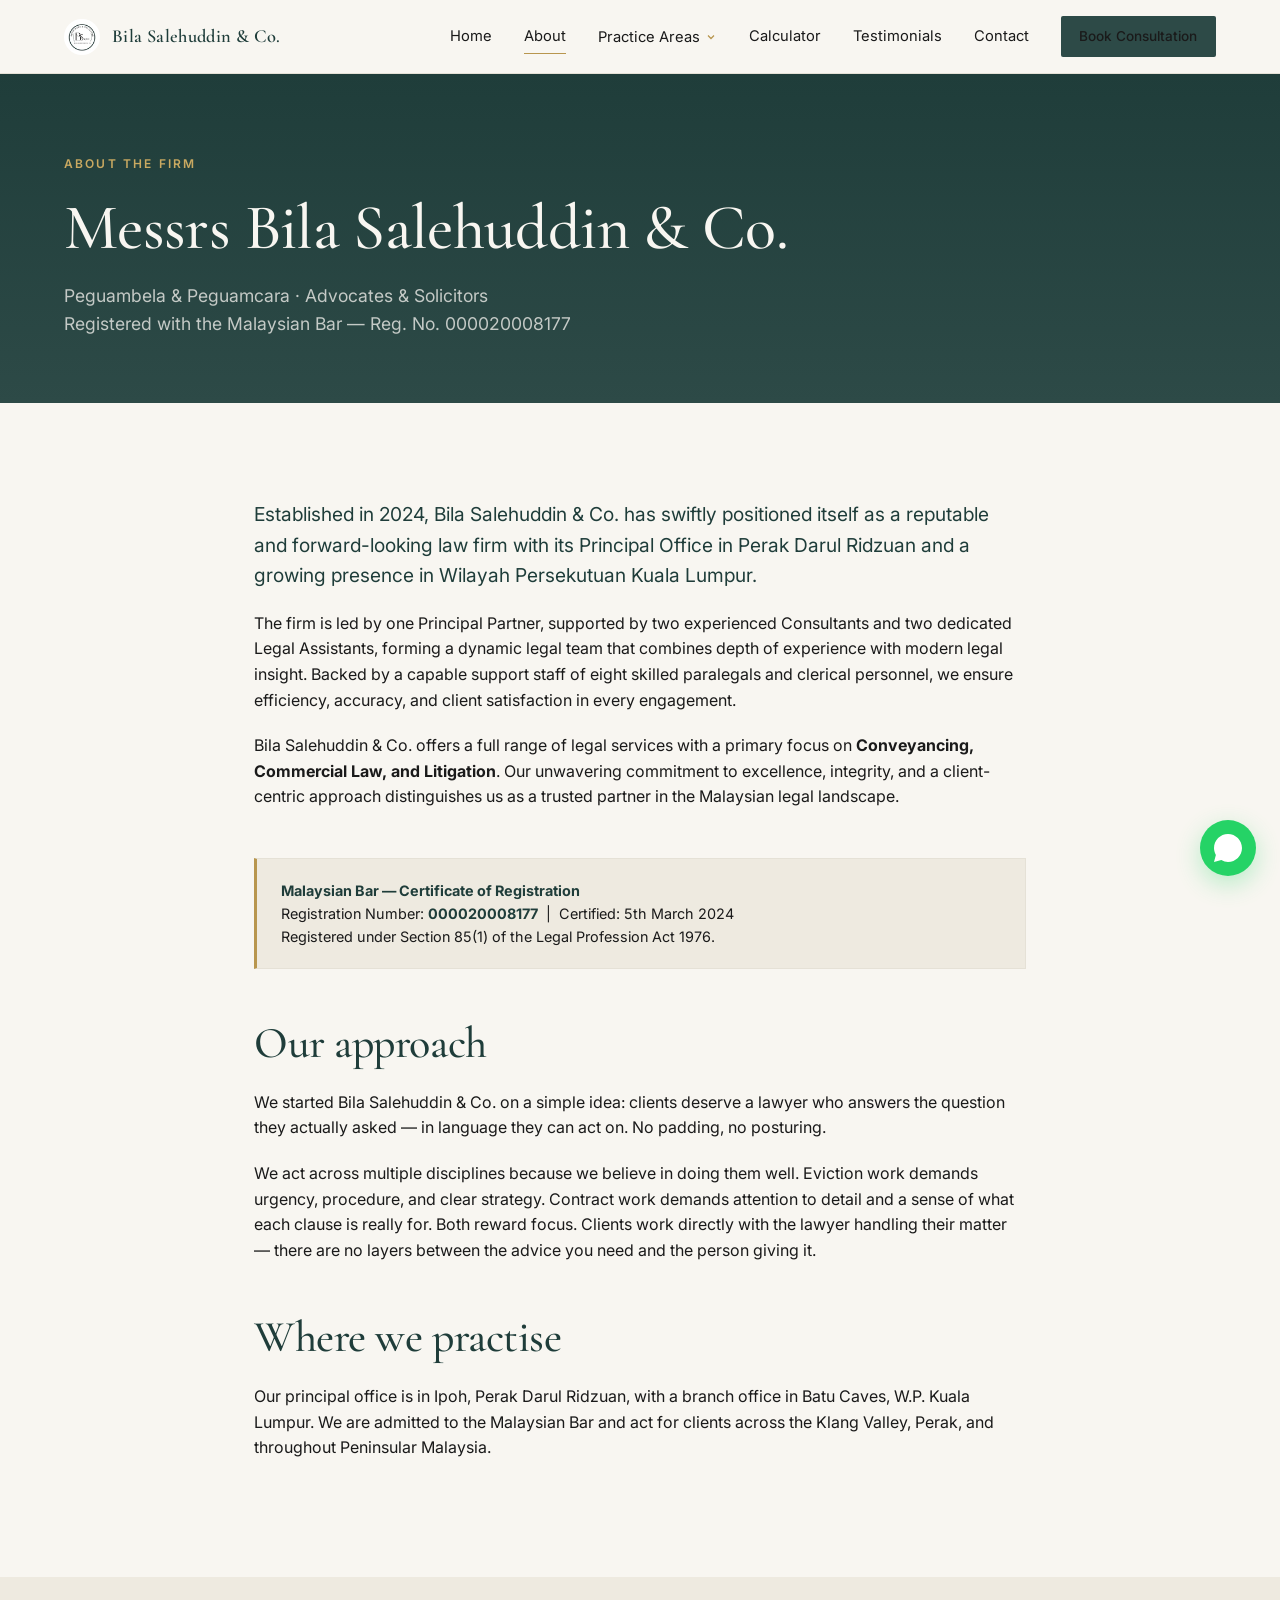
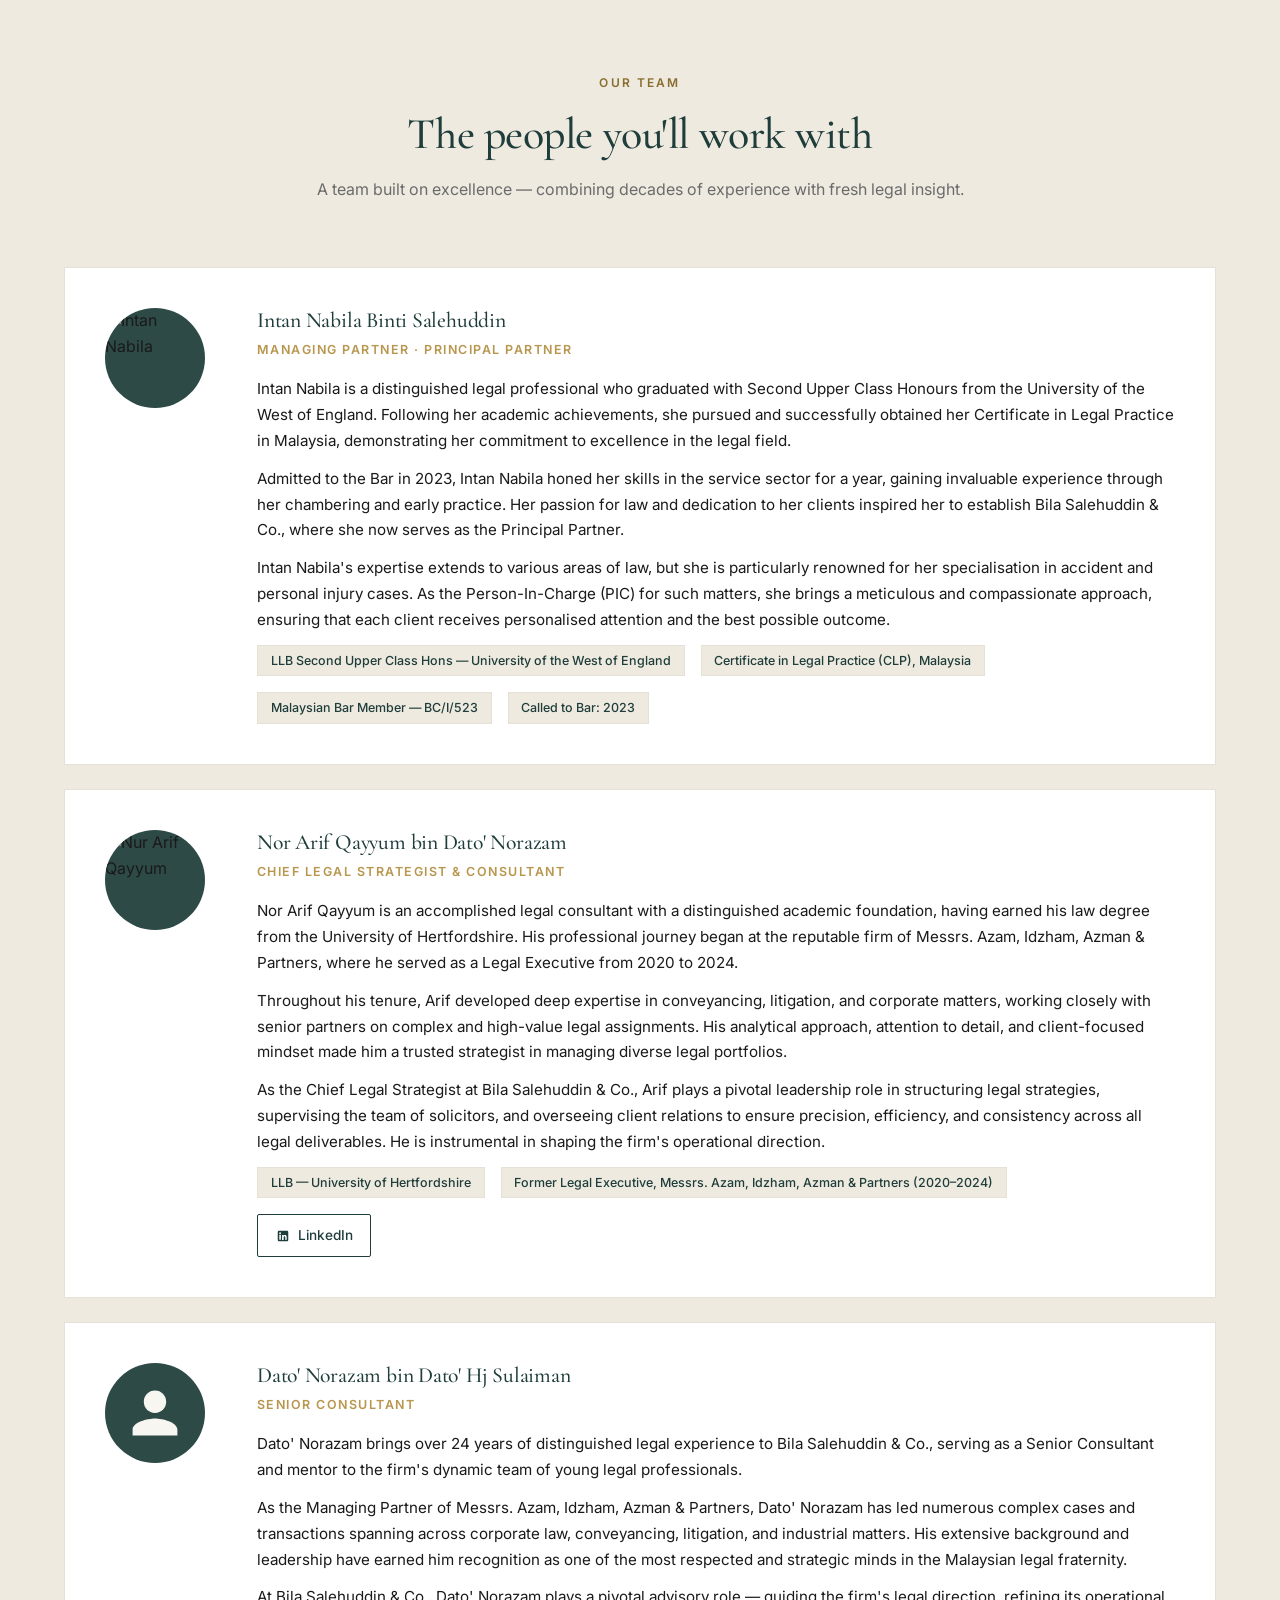
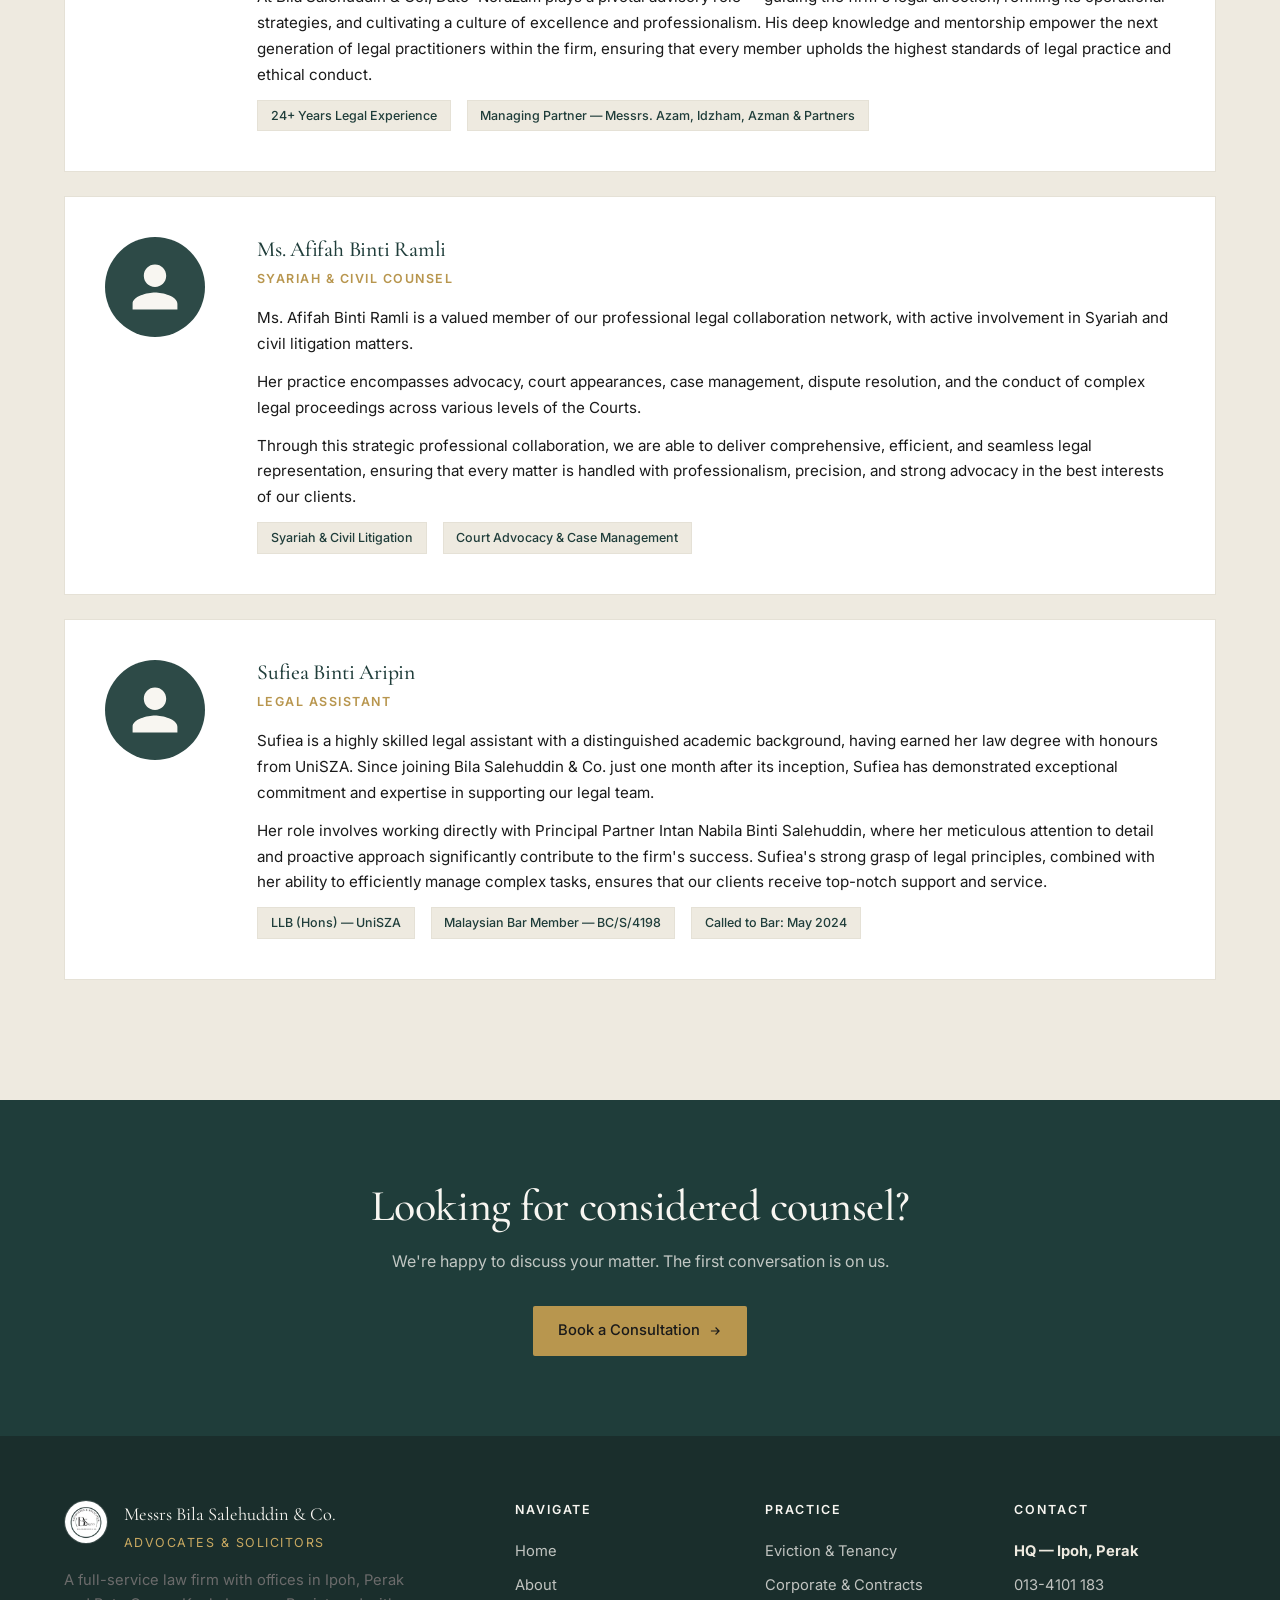
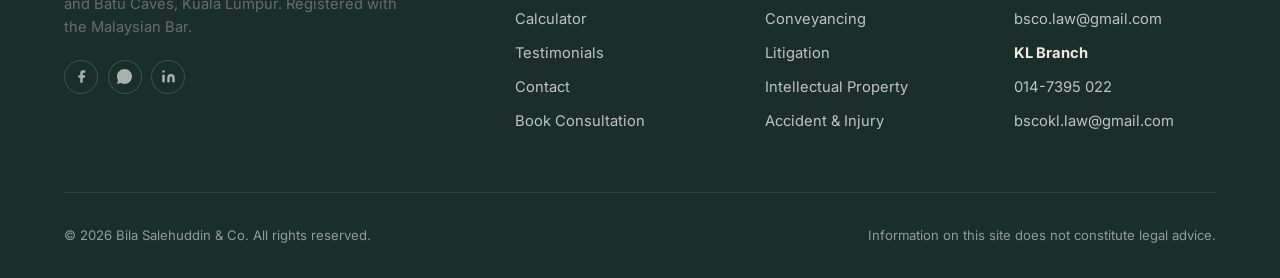
==== commit 3bd2b191: "Add files via upload" ====
--- a/about.html
+++ b/about.html
@@ -181,7 +181,7 @@
     <div class="team-full-card reveal">
       <div>
         <div class="photo-circle">
-          <svg viewBox="0 0 24 24" fill="currentColor"><path d="M12 12c2.7 0 4.8-2.1 4.8-4.8S14.7 2.4 12 2.4 7.2 4.5 7.2 7.2 9.3 12 12 12zm0 2.4c-3.2 0-9.6 1.6-9.6 4.8V21.6h19.2v-2.4c0-3.2-6.4-4.8-9.6-4.8z"/></svg>
+          <img src="assets/intan-nabila.jpg" alt="Intan Nabila" style="width:100%;height:100%;object-fit:cover;" />
         </div>
       </div>
       <div>
@@ -203,7 +203,7 @@
     <div class="team-full-card reveal">
       <div>
         <div class="photo-circle">
-          <svg viewBox="0 0 24 24" fill="currentColor"><path d="M12 12c2.7 0 4.8-2.1 4.8-4.8S14.7 2.4 12 2.4 7.2 4.5 7.2 7.2 9.3 12 12 12zm0 2.4c-3.2 0-9.6 1.6-9.6 4.8V21.6h19.2v-2.4c0-3.2-6.4-4.8-9.6-4.8z"/></svg>
+          <img src="assets/nur-arif-qayyum.jpg" alt="Nur Arif Qayyum" style="width:100%;height:100%;object-fit:cover;" />
         </div>
       </div>
       <div>
@@ -245,7 +245,7 @@
       </div>
     </div>
 
-    <!-- Mohd Azyzal -->
+    <!-- Afifah -->
     <div class="team-full-card reveal">
       <div>
         <div class="photo-circle">
@@ -253,15 +253,14 @@
         </div>
       </div>
       <div>
-        <h3>Mohd Azyzal bin Hj. Yahaya</h3>
-        <div class="role-tag">Senior Legal Assistant &amp; Partner (Main HQ)</div>
-        <p>Mohd Azyzal received his early education from Sekolah Menengah Agama Kuala Lumpur (SMAKL) and pursued his Matriculation in Law from International Islamic University Malaysia (IUM) in 1998, completing his LLB (Hons) in 2000.</p>
-        <p>He did his chambering at Messrs. Azam Idzham Azman &amp; Partners from 1st April 2008 and was called to the Malaysian Bar on 4th May 2009. He joined the firm as Legal Assistant on 1st June 2009 and later became one of the partners on 3rd January 2023, managing the headquarters.</p>
-        <p>He is knowledgeable and experienced in conveyancing matters and banking facilities — including commercial financing, corporate and banking matters (Islamic and Conventional).</p>
-        <div class="cert-strip">
-          <span class="cert-pill">LLB (Hons) — International Islamic University Malaysia</span>
-          <span class="cert-pill">Called to Bar: 4th May 2009</span>
-          <span class="cert-pill">Partner since 3rd January 2023</span>
+        <h3>Ms. Afifah Binti Ramli</h3>
+        <div class="role-tag">Syariah &amp; Civil Counsel</div>
+        <p>Ms. Afifah Binti Ramli is a valued member of our professional legal collaboration network, with active involvement in Syariah and civil litigation matters.</p>
+        <p>Her practice encompasses advocacy, court appearances, case management, dispute resolution, and the conduct of complex legal proceedings across various levels of the Courts.</p>
+        <p>Through this strategic professional collaboration, we are able to deliver comprehensive, efficient, and seamless legal representation, ensuring that every matter is handled with professionalism, precision, and strong advocacy in the best interests of our clients.</p>
+        <div class="cert-strip">
+          <span class="cert-pill">Syariah &amp; Civil Litigation</span>
+          <span class="cert-pill">Court Advocacy &amp; Case Management</span>
         </div>
       </div>
     </div>
